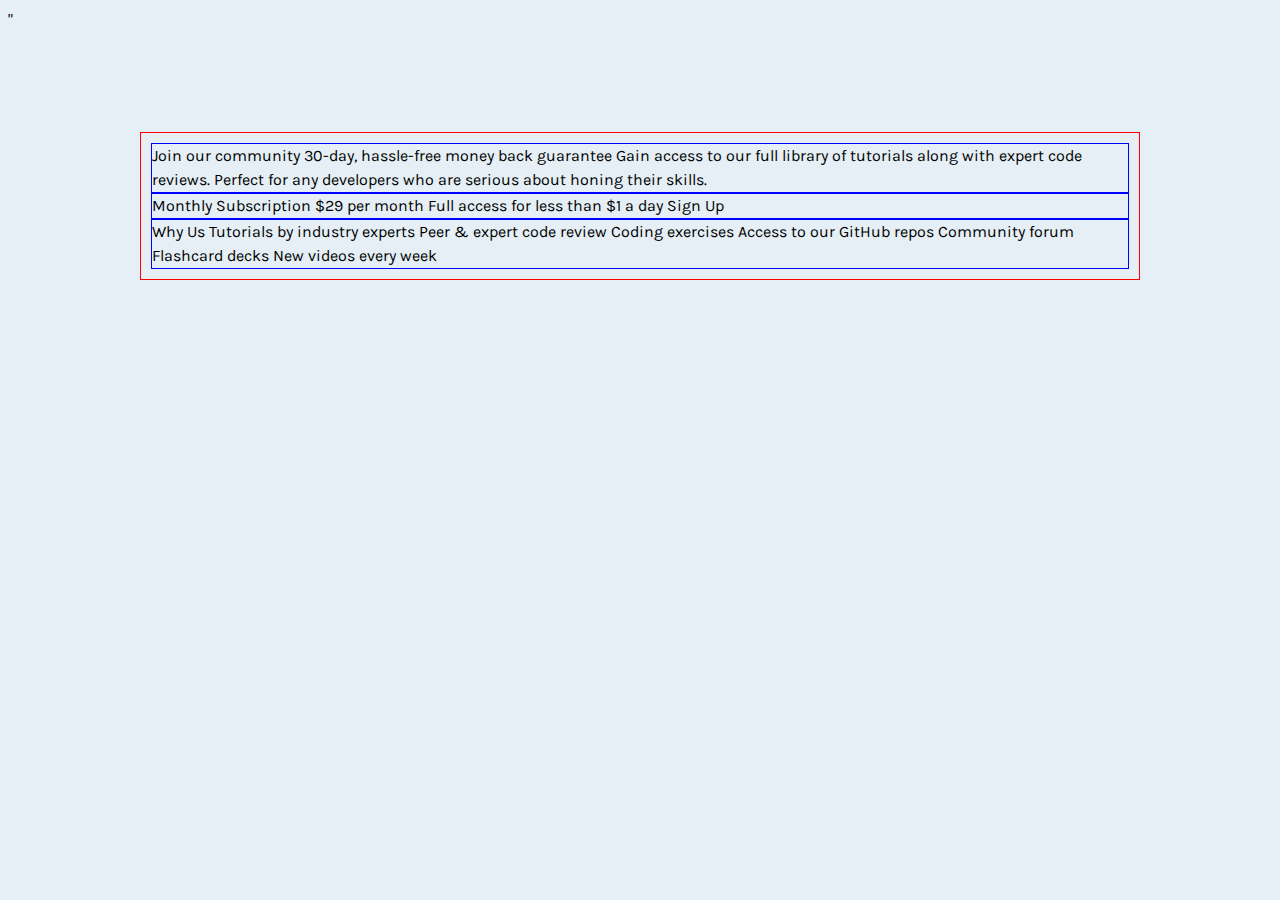
==== index.html @ 045aa88c "Initial commit" ====
<!DOCTYPE html>
<html lang="en">

<head>
  <meta charset="UTF-8">
  <meta name="viewport" content="width=device-width, initial-scale=1.0"> 
  <link rel="icon" type="image/png" sizes="32x32" href="./images/favicon-32x32.png">
  <link rel="preconnect" href="https://fonts.googleapis.com">
<link rel="preconnect" href="https://fonts.gstatic.com" crossorigin>
<link href="https://fonts.googleapis.com/css2?family=Karla:wght@400;700&display=swap" rel="stylesheet">
  <link rel="stylesheet" type="text/css" href="grid.css"/>"
  <title>Frontend Mentor | Single Price Grid Component</title>
</head>

<body>
  <div class="container">
    <div class="items item1">
      Join our community

      30-day, hassle-free money back guarantee

      Gain access to our full library of tutorials along with expert code reviews. 
      Perfect for any developers who are serious about honing their skills.
    </div>

    <div class="items item2">

      Monthly Subscription

      &dollar;29 per month

      Full access for less than &dollar;1 a day

      Sign Up
    </div>

    <div class="items item3">

      Why Us

      Tutorials by industry experts
      Peer &amp; expert code review
      Coding exercises
      Access to our GitHub repos
      Community forum
      Flashcard decks
      New videos every week
    </div>

  </div>
  
</body>
</html>
---- grid.css ----
/* font weight 400 and 700 */
:root {
--blue: hsl(179, 62%, 43%);
--green: hsl(71, 73%, 54%);
--light-gray: hsl(204, 43%, 93%);
--dark-gray: hsl(218, 22%, 67%);
}

* {
    box-sizing: border-box;
}
body {
    font-size: 16px;
    font-family: 'Karla', sans-serif;
    background:var(--light-gray) ;
    line-height:1.5;
}

.container {
    max-width: 1000px;
    margin:100px auto;
    padding: 10px;
    border: 1px solid red;;
}
.items {
    border: 1px solid blue;
}
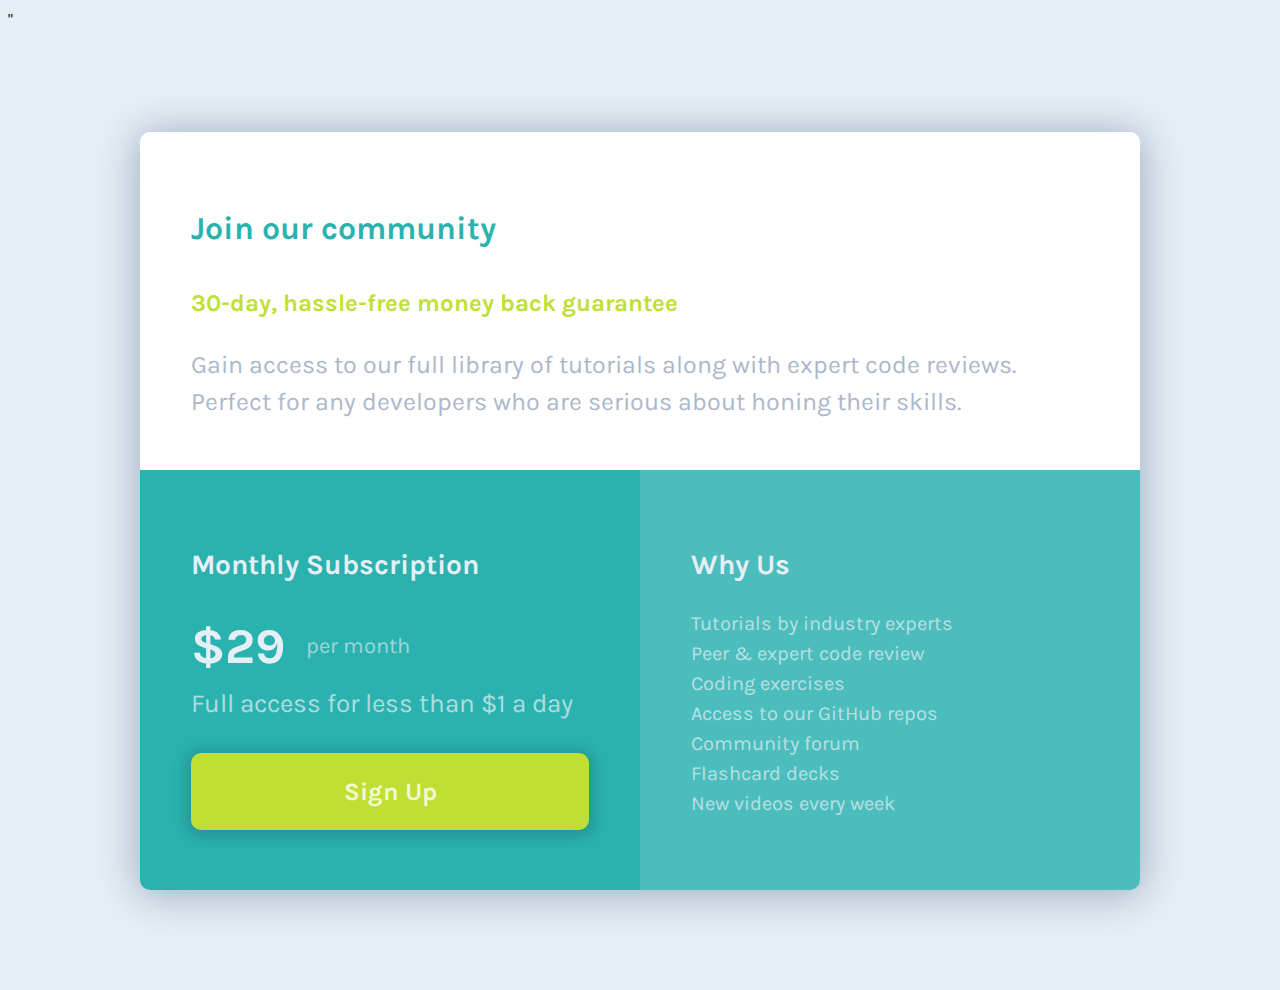
==== commit 0a31711e: "css styles" ====
--- a/index.html
+++ b/index.html
@@ -15,36 +15,38 @@
 <body>
   <div class="container">
     <div class="items item1">
-      Join our community
+      <h1 class="blue-text">Join our community</h1>
 
-      30-day, hassle-free money back guarantee
+      <h2 class="green-text">30-day, hassle-free money back guarantee</h2>
 
-      Gain access to our full library of tutorials along with expert code reviews. 
-      Perfect for any developers who are serious about honing their skills.
+      <p>Gain access to our full library of tutorials along with expert code reviews. 
+        Perfect for any developers who are serious about honing their skills.</p>
     </div>
 
     <div class="items item2">
 
-      Monthly Subscription
+      <h2>Monthly Subscription</h2>
 
-      &dollar;29 per month
+      <div class="flexbox">
+      <h3>&dollar;29</h3> <span>per month</span>
+    </div>
+        <p class="text">Full access for less than &dollar;1 a day</p>
 
-      Full access for less than &dollar;1 a day
+        <button>Sign Up</button>
 
-      Sign Up
     </div>
 
     <div class="items item3">
 
-      Why Us
+      <h2>Why Us</h2>
 
-      Tutorials by industry experts
-      Peer &amp; expert code review
-      Coding exercises
-      Access to our GitHub repos
-      Community forum
-      Flashcard decks
-      New videos every week
+      <p>Tutorials by industry experts<br>
+      Peer &amp; expert code review<br>
+      Coding exercises<br>
+      Access to our GitHub repos<br>
+      Community forum<br>
+      Flashcard decks<br>
+      New videos every week</p>
     </div>
 
   </div>
--- a/grid.css
+++ b/grid.css
@@ -19,9 +19,102 @@
 .container {
     max-width: 1000px;
     margin:100px auto;
-    padding: 10px;
-    border: 1px solid red;;
+   
+    border-radius: 10px;
+    box-shadow: 0px 3px 40px 3px hsl(218, 22%, 70%);
+    display: grid;   
+    grid-template-columns: 1fr 1fr;
+    
 }
 .items {
-    border: 1px solid blue;
+    /* padding: 3.2rem; */
 }
+.item1 {
+    padding: 3.2rem 3.2rem 1.5rem 3.2rem;
+     grid-column: 1/ -1 ;
+     background-color: white;
+     color: var(--dark-gray);
+     border-radius: 10px 10px 0 0 ;
+}
+.item2 {
+    padding: 3.2rem;
+    background-color: var(--blue);
+    color: var(--light-gray);
+    border-radius: 0 0 0 10px ;
+    
+
+}
+.item3 {
+    padding: 3.2rem;
+    background-color:rgb(75, 189, 189);
+    color: var(--light-gray);
+    border-radius: 0 0  10px 0;
+
+}
+.flexbox {
+ display: flex;
+ align-items: center;
+}
+h3 {
+    font-size: 50px;
+    margin: 0;
+    
+}
+
+span {
+    font-size: 22px;
+    padding-left: 20px;
+    opacity: 60%;
+  
+}
+.item2 .text {
+    font-size: 26px;
+    margin-top: 0;
+    margin-bottom: 30px;
+
+}
+button {
+    background-color: var(--green);
+    color: hsl(71, 73%, 90%);
+    padding: 1.5rem 4rem ;
+    border: none;
+    border-radius: 10px;
+    box-shadow: 0 2px 15px 5px hsl(179, 62%, 36%);
+    font-weight: 700;
+    font-size: 25px;
+    font-family: 'Karla', sans-serif;
+    text-align: center;
+    width: 100%;
+}
+
+/* Font sizing and Styling */
+.blue-text {
+    color:hsl(179, 62%, 43%);
+    margin-bottom: 2rem;;
+}
+.green-text {
+    color:hsl(71, 73%, 54%);
+    
+
+}
+.item1 p {
+    font-size: 25px;
+    opacity: 80%;
+}
+.item2 h2, .item3 h2 {
+    font-size: 28px;
+    font-weight: 700;
+}
+.item2 p, .item3 p {
+    font-size: 20px;
+    font-weight: 400;
+    opacity: 70%;
+   
+}
+
+
+@media screen and (max-width: 600px) {
+    .container {
+        grid-template-columns: 1fr;
+    }
+}
